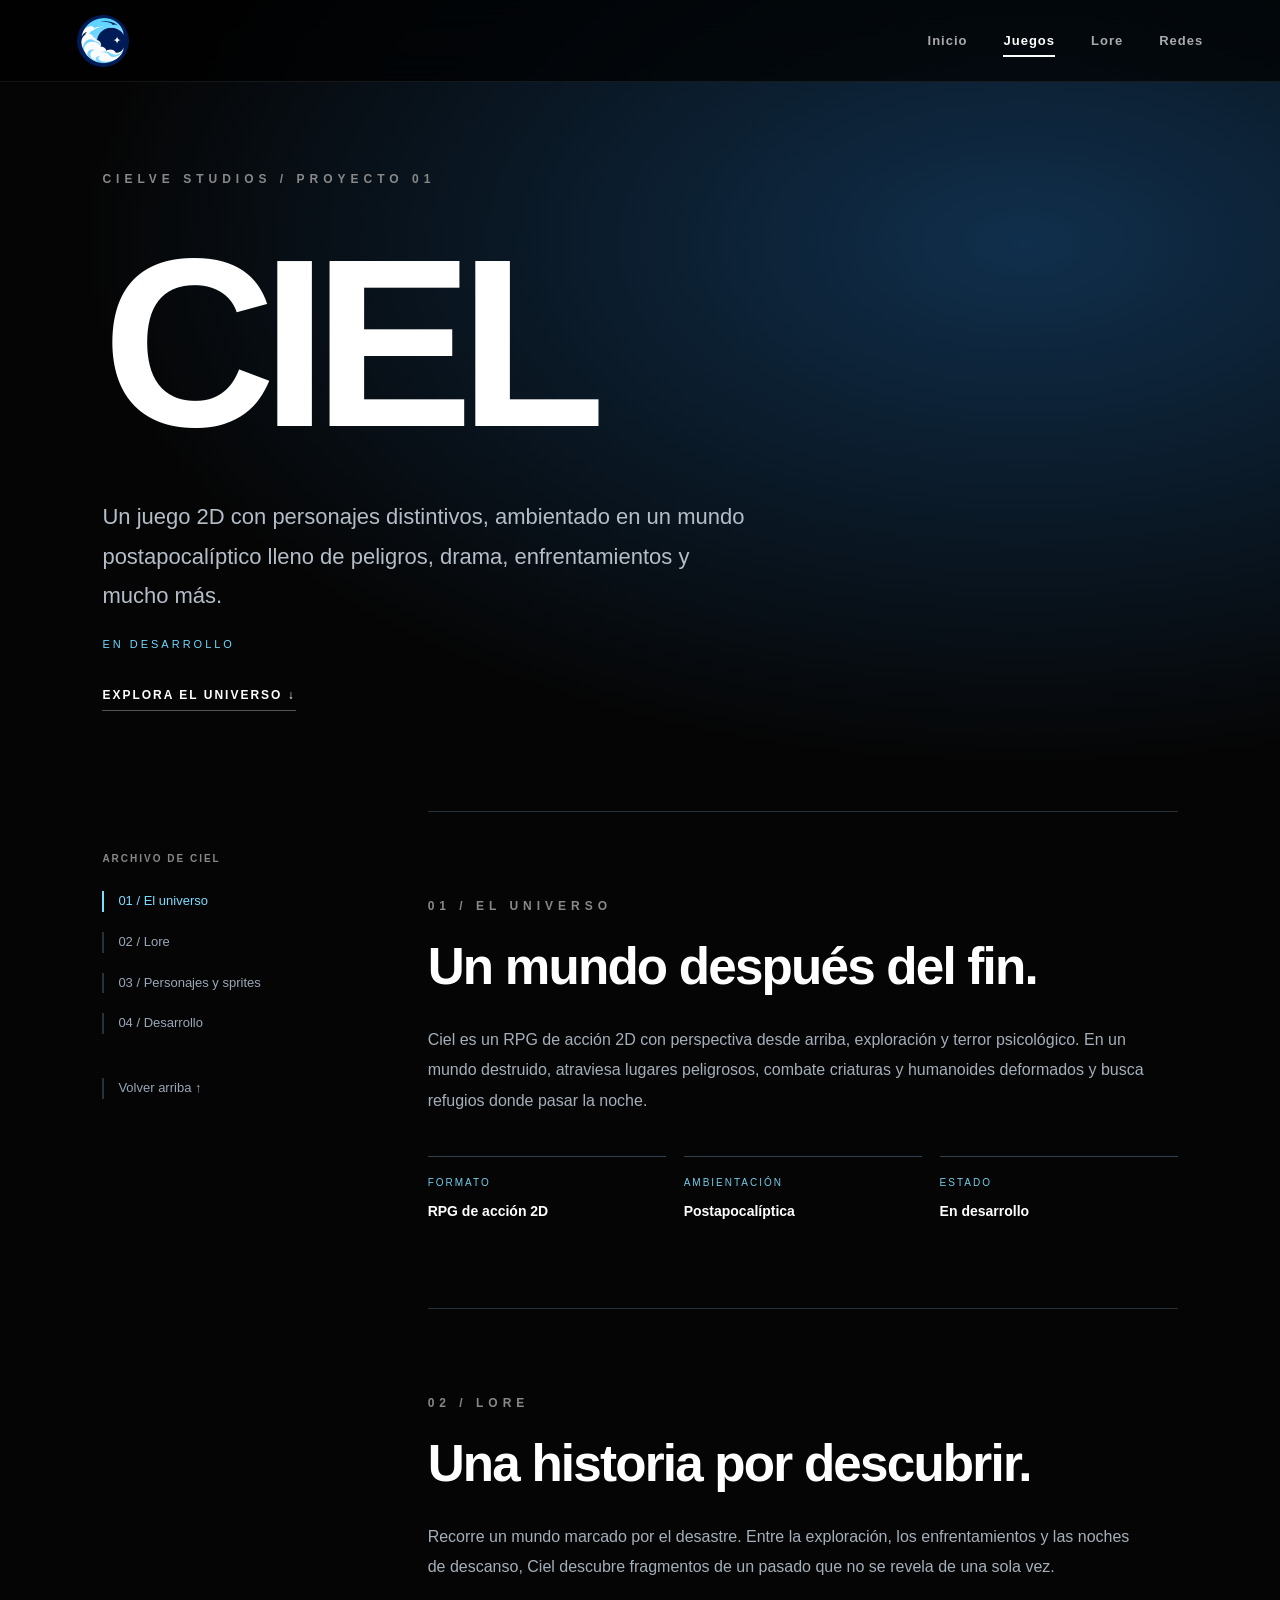
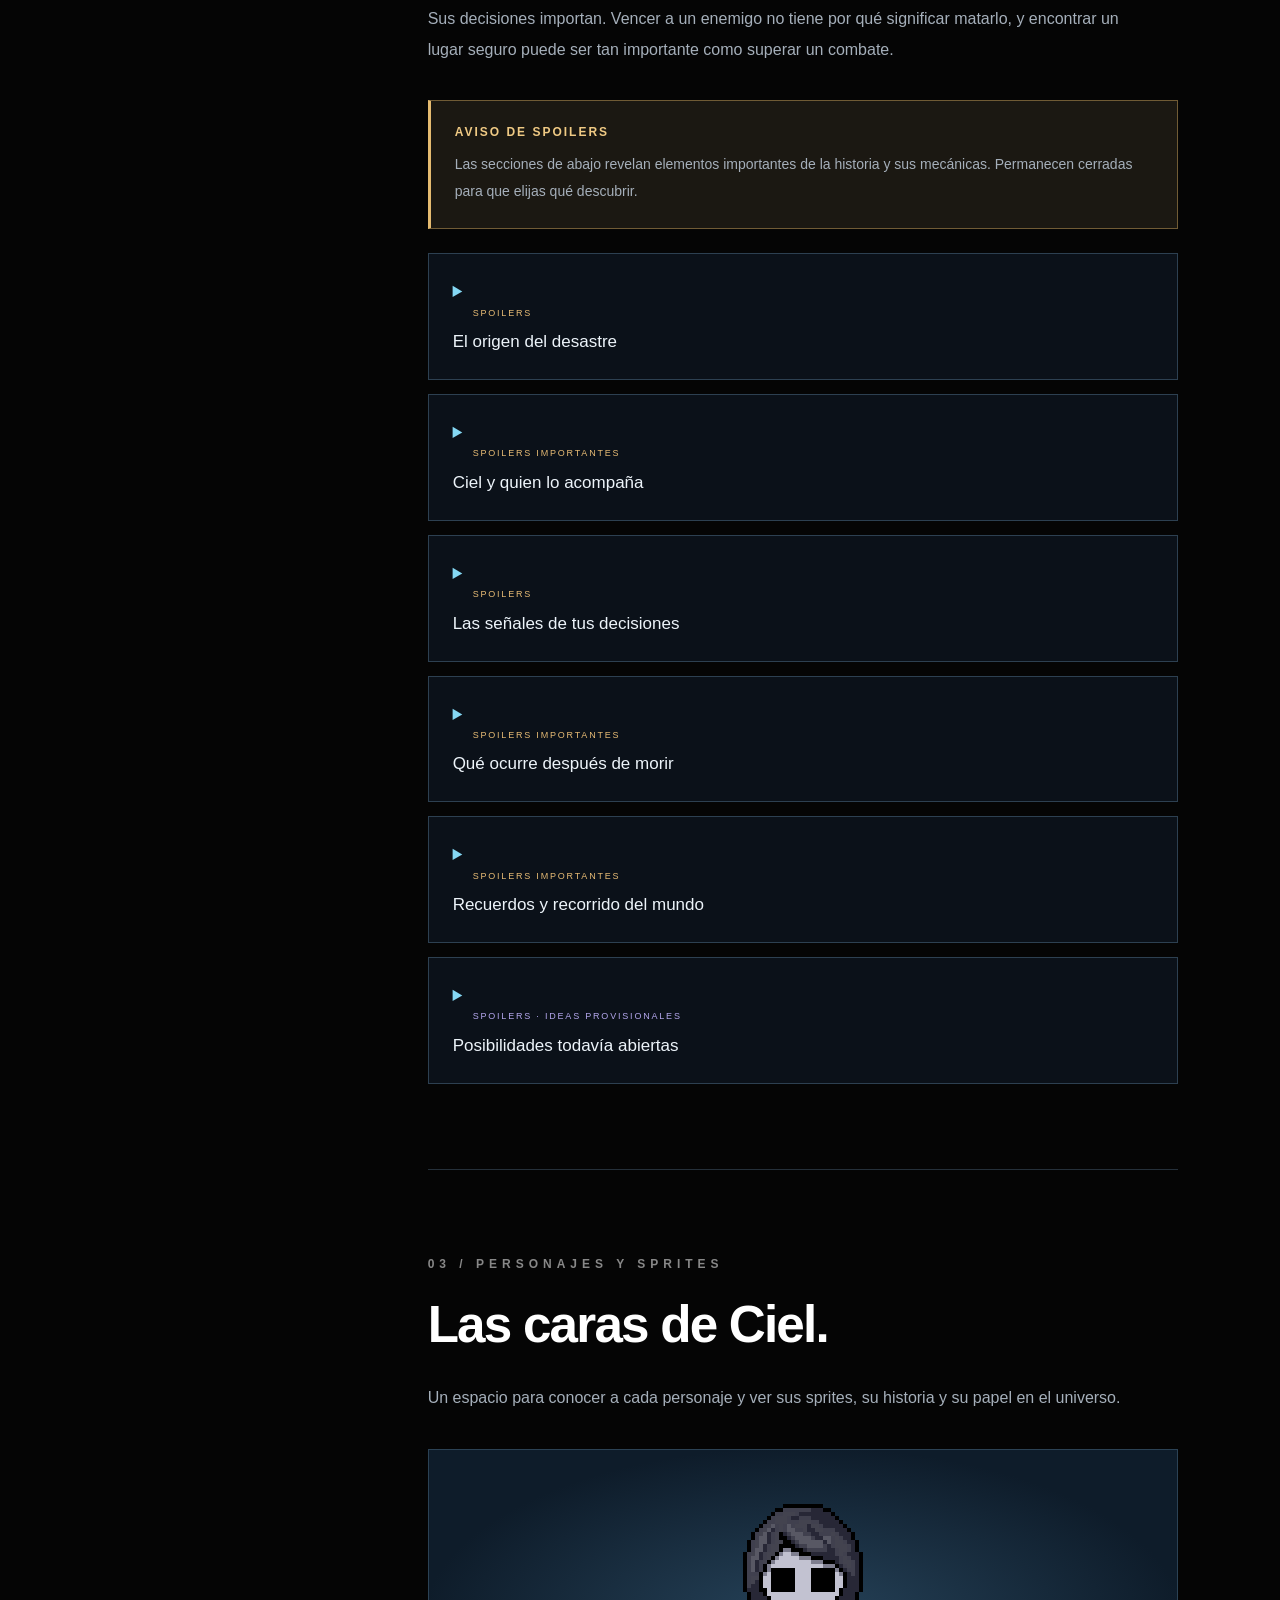
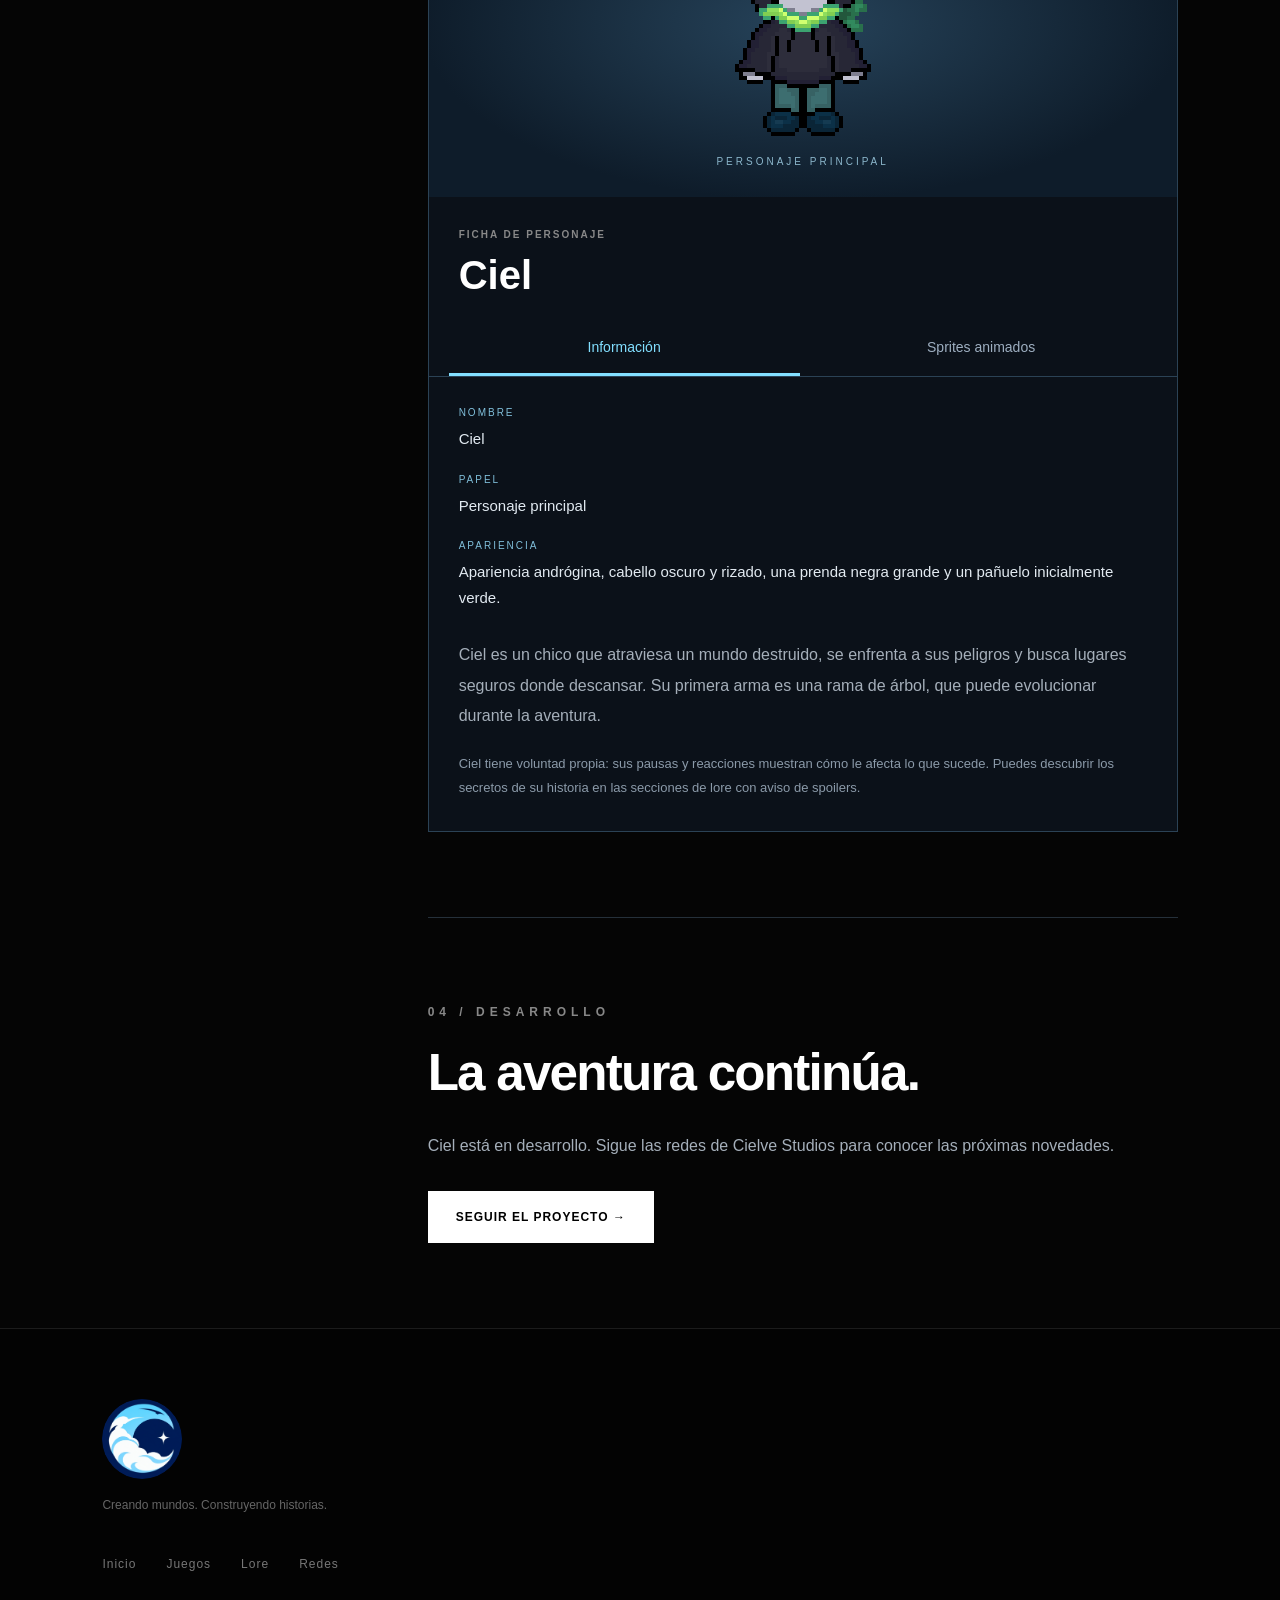
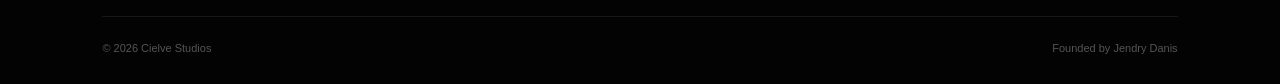
==== ciel.html @ 7422f6f0 "Add Ciel wiki with spoiler sections and animated character sprites" ====
<!DOCTYPE html>
<html lang="es">

<head>
    <meta charset="UTF-8">
    <meta name="viewport" content="width=device-width, initial-scale=1.0">

    <title>Ciel | Cielve Studios</title>

    <meta
        name="description"
        content="Explora Ciel: un juego 2D en un mundo postapocalíptico. Lore, personajes y sprites."
    >

    <link rel="icon" type="image/png" href="images/cielve-logo-circle.png">
    <link rel="stylesheet" href="style.css">
</head>

<body>

    <!-- NAVBAR -->

    <header class="navbar">

        <a href="index.html" class="brand">
            <img src="images/cielve-logo-circle.png" alt="Cielve Studios">
        </a>

        <nav class="nav-menu">

            <a href="index.html">
                Inicio
            </a>

            <a href="juegos.html" class="active">
                Juegos
            </a>

            <a href="lore.html">
                Lore
            </a>

            <a href="redes.html">
                Redes
            </a>

        </nav>

    </header>


    <!-- HERO -->

    <main id="top" class="ciel-page">
        <section class="ciel-intro">
            <span class="eyebrow">CIELVE STUDIOS / PROYECTO 01</span>
            <h1>CIEL</h1>
            <p class="ciel-summary">Un juego 2D con personajes distintivos, ambientado en un mundo postapocalíptico lleno de peligros, drama, enfrentamientos y mucho más.</p>
            <span class="development-label">EN DESARROLLO</span>
            <a href="#universo" class="text-link">EXPLORA EL UNIVERSO ↓</a>
        </section>
        <div class="wiki-layout">
            <nav class="wiki-nav" aria-label="Secciones de Ciel">
                <span class="eyebrow">ARCHIVO DE CIEL</span>
                <a href="#universo">01 / El universo</a>
                <a href="#historia">02 / Lore</a>
                <a href="#personajes">03 / Personajes y sprites</a>
                <a href="#desarrollo">04 / Desarrollo</a>
                <a href="#top" class="wiki-back">Volver arriba ↑</a>
            </nav>
            <div class="wiki-content">
                <section id="universo" class="wiki-section reveal">
                    <span class="eyebrow">01 / EL UNIVERSO</span>
                    <h2>Un mundo después del fin.</h2>
                    <p>Ciel es un RPG de acción 2D con perspectiva desde arriba, exploración y terror psicológico. En un mundo destruido, atraviesa lugares peligrosos, combate criaturas y humanoides deformados y busca refugios donde pasar la noche.</p>
                    <div class="wiki-facts"><div><span>FORMATO</span><strong>RPG de acción 2D</strong></div><div><span>AMBIENTACIÓN</span><strong>Postapocalíptica</strong></div><div><span>ESTADO</span><strong>En desarrollo</strong></div></div>
                </section>
                <section id="historia" class="wiki-section reveal">
                    <span class="eyebrow">02 / LORE</span><h2>Una historia por descubrir.</h2>
                    <p>Recorre un mundo marcado por el desastre. Entre la exploración, los enfrentamientos y las noches de descanso, Ciel descubre fragmentos de un pasado que no se revela de una sola vez.</p>
                    <p class="lore-introduction">Sus decisiones importan. Vencer a un enemigo no tiene por qué significar matarlo, y encontrar un lugar seguro puede ser tan importante como superar un combate.</p>
                    <div class="spoiler-warning" role="note"><strong>AVISO DE SPOILERS</strong><p>Las secciones de abajo revelan elementos importantes de la historia y sus mecánicas. Permanecen cerradas para que elijas qué descubrir.</p></div>
                    <div class="spoiler-archive">
                        <details class="spoiler-block"><summary><span class="spoiler-badge">SPOILERS</span><span>El origen del desastre</span></summary><div class="spoiler-body"><h3>Un mundo transformado</h3><p>Un suero experimental está relacionado con la aparición de los monstruos y el colapso de la civilización. La verdad se descubre gradualmente a lo largo de la aventura.</p><p>La identidad de sus responsables y los detalles del experimento todavía no están definidos.</p></div></details>
                        <details class="spoiler-block"><summary><span class="spoiler-badge">SPOILERS IMPORTANTES</span><span>Ciel y quien lo acompaña</span></summary><div class="spoiler-body"><h3>Ciel y el Jugador</h3><p>Ciel y el Jugador son entidades distintas. Dentro de la ficción, el Jugador es un experimento fallido sin cuerpo que entra en Ciel, intensifica sus emociones e influye en sus acciones. No es su alma ni se trata de una posesión.</p><p>Ciel conserva su voluntad propia. Sus pausas, miradas y reacciones expresan cómo vive lo que sucede. La relación entre ambos y las decisiones tomadas influyen en las rutas y los posibles finales.</p></div></details>
                        <details class="spoiler-block"><summary><span class="spoiler-badge">SPOILERS</span><span>Las señales de tus decisiones</span></summary><div class="spoiler-body"><h3>El pañuelo</h3><p>El pañuelo refleja las intenciones del Jugador y su conexión con Ciel.</p><dl class="scarf-meanings"><div><dt>Verde</dt><dd>Estado inicial: voluntad compartida y orientación hacia la misericordia.</dd></div><div><dt>Negro</dt><dd>Asociado a matar.</dd></div><div><dt>Morado</dt><dd>Asociado a dejar morir deliberadamente a inocentes.</dd></div></dl><h3>Derrotar no es matar</h3><p>Al llegar a 1 HP, los enemigos quedan indefensos. Atacarlos después los mata; existe la alternativa de dejarlos inconscientes. Los efectos pasivos y los potenciadores nunca deben matar por sí solos: esa decisión corresponde al Jugador.</p><p class="canon-note">Los umbrales, la reversión de los colores, los nombres de las rutas y los controles exactos siguen por concretar.</p></div></details>
                        <details class="spoiler-block"><summary><span class="spoiler-badge">SPOILERS IMPORTANTES</span><span>Qué ocurre después de morir</span></summary><div class="spoiler-body"><h3>Cinco segundos atrás</h3><p>Cuando Ciel muere, el tiempo retrocede cinco segundos. Regresan su estado físico y posición, los enemigos, ataques, proyectiles, objetos importantes y determinados eventos.</p><p>Ambos recuerdan lo ocurrido. El Jugador conserva el aprendizaje, pero Ciel carga con el coste psicológico de experimentar su muerte: cada muerte resta un punto de Salud Mental.</p><h3>El precio de recordar</h3><p>Cuanto más muere Ciel, más sabe el Jugador, pero menos estable se vuelve Ciel. El deterioro provoca sonidos extraños, distorsiones, enemigos falsos y alucinaciones. A cero, Ciel colapsa y retrocede cinco niveles; los niveles repetidos no vuelven a conceder sus potenciadores.</p><p>Dormir en una zona segura recupera la Vida y parte de la Salud Mental, permite elegir un potenciador y puede hacer avanzar la historia.</p><p class="canon-note">El concepto base parte de 50 puntos de Salud Mental, con un máximo ampliable a 100, y recupera 10 al dormir. Son valores de diseño sujetos a ajustes; la recuperación tras un colapso todavía no está fijada.</p></div></details>
                        <details class="spoiler-block"><summary><span class="spoiler-badge">SPOILERS IMPORTANTES</span><span>Recuerdos y recorrido del mundo</span></summary><div class="spoiler-body"><h3>Lo que llega al dormir</h3><p>Los sueños, recuerdos y pesadillas muestran primero momentos normales de la vida de Ciel. Después aparecen noticias del suero, personas enfermas, deformaciones, violencia, evacuaciones e intervención militar, hasta llegar a hospitales colapsados, experimentos y el laboratorio.</p><p>No todos los sueños son fiables: con Salud Mental baja pueden estar distorsionados o mostrar hechos que nunca ocurrieron.</p><h3>El recorrido previsto</h3><ol class="world-route"><li><strong>Bosque · niveles 1–7:</strong> las consecuencias del desastre.</li><li><strong>Pueblo abandonado · niveles 8–14:</strong> cómo vivían las personas.</li><li><strong>Hospital · niveles 15–21:</strong> parte de lo ocurrido.</li><li><strong>Ciudad · niveles 22–28:</strong> el colapso de la civilización.</li><li><strong>Laboratorio · niveles 29–35:</strong> las primeras respuestas sobre sus causas.</li></ol><p class="canon-note">Esta estructura y un jefe cada siete niveles pertenecen al concepto base y pueden cambiar. El laboratorio no está confirmado como final del juego.</p></div></details>
                        <details class="spoiler-block provisional"><summary><span class="spoiler-badge">SPOILERS · IDEAS PROVISIONALES</span><span>Posibilidades todavía abiertas</span></summary><div class="spoiler-body"><h3>En desarrollo, sin confirmar</h3><ul class="world-route"><li>Un posible enfrentamiento final entre Ciel y el Jugador.</li><li>Una posible conexión entre el suero y el poder temporal.</li><li>Criaturas que podrían recordar ciertos retrocesos.</li><li>Pausas de reflexión que refuercen la voluntad propia de Ciel.</li></ul><p>Estas posibilidades no son hechos definitivos. Los finales individuales, los personajes secundarios, la cronología y los responsables de los experimentos siguen por definir.</p></div></details>
                    </div>
                </section>
                <section id="personajes" class="wiki-section reveal">
                    <span class="eyebrow">03 / PERSONAJES Y SPRITES</span><h2>Las caras de Ciel.</h2>
                    <p>Un espacio para conocer a cada personaje y ver sus sprites, su historia y su papel en el universo.</p>
                    <article class="character-profile" aria-labelledby="ciel-name">
                        <div class="character-portrait"><div class="ciel-sprite" role="img" aria-label="Ciel, visto de frente"></div><span>PERSONAJE PRINCIPAL</span></div>
                        <div class="character-heading"><span class="eyebrow">FICHA DE PERSONAJE</span><h3 id="ciel-name">Ciel</h3></div>
                        <div class="character-tabs" role="tablist" aria-label="Ficha de Ciel">
                            <button id="tab-info" role="tab" aria-selected="true" aria-controls="panel-info" tabindex="0">Información</button>
                            <button id="tab-sprites" role="tab" aria-selected="false" aria-controls="panel-sprites" tabindex="-1">Sprites animados</button>
                        </div>
                        <div id="panel-info" class="character-panel" role="tabpanel" aria-labelledby="tab-info" tabindex="0">
                            <dl class="character-facts"><div><dt>NOMBRE</dt><dd>Ciel</dd></div><div><dt>PAPEL</dt><dd>Personaje principal</dd></div><div><dt>APARIENCIA</dt><dd>Apariencia andrógina, cabello oscuro y rizado, una prenda negra grande y un pañuelo inicialmente verde.</dd></div></dl>
                            <p>Ciel es un chico que atraviesa un mundo destruido, se enfrenta a sus peligros y busca lugares seguros donde descansar. Su primera arma es una rama de árbol, que puede evolucionar durante la aventura.</p>
                            <p class="character-pending">Ciel tiene voluntad propia: sus pausas y reacciones muestran cómo le afecta lo que sucede. Puedes descubrir los secretos de su historia en las secciones de lore con aviso de spoilers.</p>
                        </div>
                        <div id="panel-sprites" class="character-panel" role="tabpanel" aria-labelledby="tab-sprites" tabindex="0" hidden>
                            <p>Explora las animaciones de Ciel desde distintas direcciones.</p>
                            <div class="sprite-stage"><div id="animated-ciel" class="ciel-sprite" role="img" aria-label="Ciel en reposo, de frente"></div></div>
                            <div class="sprite-controls">
                                <label>Animación<select id="sprite-motion"><option value="idle">En reposo</option><option value="walk">Caminar</option></select></label>
                                <label>Dirección<select id="sprite-direction"><option value="0">Frente</option><option value="1">Frente · derecha</option><option value="2">Derecha</option><option value="3">Espalda · derecha</option><option value="4">Espalda</option><option value="5">Espalda · izquierda</option><option value="6">Izquierda</option><option value="7">Frente · izquierda</option></select></label>
                                <button id="sprite-pause" type="button" aria-pressed="false">Pausar</button>
                            </div>
                        </div>
                    </article>
                </section>
                <section id="desarrollo" class="wiki-section reveal">
                    <span class="eyebrow">04 / DESARROLLO</span><h2>La aventura continúa.</h2>
                    <p>Ciel está en desarrollo. Sigue las redes de Cielve Studios para conocer las próximas novedades.</p>
                    <a class="btn btn-primary" href="redes.html">SEGUIR EL PROYECTO →</a>
                </section>
            </div>
        </div>
    </main>
    <footer class="footer">

        <div class="footer-brand">

            <img src="images/cielve-logo-circle.png" alt="Cielve Studios">

            <p>
                Creando mundos. Construyendo historias.
            </p>

        </div>

        <div class="footer-links">

            <a href="index.html">Inicio</a>
            <a href="juegos.html">Juegos</a>
            <a href="lore.html">Lore</a>
            <a href="redes.html">Redes</a>

        </div>

        <div class="footer-bottom">

            <p>© 2026 Cielve Studios</p>

            <p>Founded by Jendry Danis</p>

        </div>

    </footer>


    <script src="script.js"></script>

</body>
</html>
---- style.css ----
/* =========================================
   RESET
========================================= */

* {
    margin: 0;
    padding: 0;
    box-sizing: border-box;
}

html {
    scroll-behavior: smooth;
}

body {
    background: #050505;
    color: #ffffff;

    font-family:
        Arial,
        Helvetica,
        sans-serif;

    overflow-x: hidden;
}

a {
    color: inherit;
    text-decoration: none;
}


/* =========================================
   NAVBAR
========================================= */

.navbar {
    position: fixed;

    top: 0;
    left: 0;

    width: 100%;
    height: 82px;

    padding: 0 6%;

    display: flex;
    align-items: center;
    justify-content: space-between;

    z-index: 1000;

    background: rgba(0, 0, 0, 0.72);

    backdrop-filter: blur(18px);

    border-bottom: 1px solid rgba(255,255,255,0.08);
}

.brand img {
    width: 52px;
    height: 52px;
    object-fit: contain;
    display: block;
}

.nav-menu {
    display: flex;
    align-items: center;
    gap: 36px;
}

.nav-menu a {
    position: relative;

    font-size: 13px;
    font-weight: 700;

    letter-spacing: 1px;

    color: #aaa;

    transition: 0.3s ease;
}

.nav-menu a:hover,
.nav-menu a.active {
    color: #ffffff;
}

.nav-menu a.active::after {
    content: "";

    position: absolute;

    left: 0;
    bottom: -9px;

    width: 100%;
    height: 2px;

    background: #ffffff;
}


/* =========================================
   GENERAL
========================================= */

.eyebrow {
    display: block;

    margin-bottom: 22px;

    font-size: 12px;

    letter-spacing: 5px;

    font-weight: 700;

    color: #888;
}

.btn {
    display: inline-flex;

    align-items: center;
    justify-content: center;

    min-height: 52px;

    padding: 0 28px;

    font-size: 12px;

    font-weight: 800;

    letter-spacing: 1px;

    transition: 0.3s ease;
}

.btn-primary {
    background: #ffffff;
    color: #000000;
}

.btn-primary:hover {
    background: #d5d5d5;

    transform: translateY(-3px);
}

.btn-secondary {
    border: 1px solid rgba(255,255,255,0.35);

    color: #ffffff;
}

.btn-secondary:hover {
    background: #ffffff;

    color: #000000;
}


/* =========================================
   HERO
========================================= */

.hero {
    position: relative;

    min-height: 100vh;

    display: flex;
    align-items: center;

    padding: 150px 8% 100px;

    background:
        radial-gradient(
            circle at 75% 45%,
            #292929 0%,
            #101010 30%,
            #050505 68%
        );

    overflow: hidden;
}

.hero::before {
    content: "";

    position: absolute;

    width: 700px;
    height: 700px;

    right: -250px;
    top: 10%;

    border-radius: 50%;

    background: rgba(255,255,255,0.035);

    filter: blur(2px);
}

.hero-overlay {
    position: absolute;

    inset: 0;

    background:
        linear-gradient(
            90deg,
            #050505 0%,
            rgba(5,5,5,0.9) 30%,
            rgba(5,5,5,0.25) 75%,
            #050505 100%
        );
}

.hero-content {
    position: relative;

    z-index: 2;

    max-width: 850px;
}

.hero h1 {
    font-size: clamp(65px, 11vw, 150px);

    line-height: 0.83;

    letter-spacing: -7px;

    margin-bottom: 38px;
}

.hero-content > p {
    max-width: 520px;

    color: #aaa;

    font-size: 18px;

    line-height: 1.7;

    margin-bottom: 38px;
}

.hero-buttons {
    display: flex;

    flex-wrap: wrap;

    gap: 14px;
}

.scroll-indicator {
    position: absolute;

    right: 7%;
    bottom: 40px;

    font-size: 10px;

    letter-spacing: 3px;

    color: #777;
}


/* =========================================
   FEATURED
========================================= */

.featured {
    padding: 150px 8%;

    background: #080808;
}

.section-heading h2 {
    font-size: clamp(65px, 11vw, 140px);

    line-height: 0.85;

    letter-spacing: -6px;
}

.featured-content {
    display: grid;

    grid-template-columns: 0.8fr 1.2fr;

    gap: 70px;

    margin-top: 80px;

    align-items: center;
}

.featured-text h3 {
    font-size: 32px;

    margin-bottom: 25px;
}

.featured-text p {
    max-width: 500px;

    color: #999;

    line-height: 1.8;

    margin-bottom: 30px;
}

.text-link {
    font-size: 12px;

    font-weight: bold;

    letter-spacing: 2px;

    border-bottom: 1px solid #555;

    padding-bottom: 8px;
}

.text-link:hover {
    border-color: #fff;
}

.featured-image {
    min-height: 470px;

    display: flex;

    align-items: flex-end;

    padding: 35px;

    background:
        linear-gradient(
            145deg,
            #303030,
            #0d0d0d
        );

    border: 1px solid #222;

    position: relative;

    overflow: hidden;
}

.featured-image::before {
    content: "";

    position: absolute;

    width: 400px;
    height: 400px;

    right: -120px;
    top: -120px;

    border-radius: 50%;

    background: rgba(255,255,255,0.06);
}

.featured-image span {
    position: relative;

    font-size: 100px;

    font-weight: 900;

    letter-spacing: -7px;
}


/* =========================================
   UNIVERSE
========================================= */

.universe {
    min-height: 85vh;

    display: flex;

    align-items: center;

    padding: 120px 8%;

    background:
        linear-gradient(
            120deg,
            #111,
            #050505 65%
        );
}

.universe-content {
    max-width: 900px;
}

.universe h2 {
    font-size: clamp(55px, 9vw, 120px);

    line-height: 0.87;

    letter-spacing: -6px;

    margin-bottom: 35px;
}

.universe p {
    max-width: 550px;

    color: #999;

    line-height: 1.8;

    margin-bottom: 35px;
}


/* =========================================
   SOCIAL PREVIEW
========================================= */

.social-preview {
    min-height: 65vh;

    padding: 120px 8%;

    display: flex;

    align-items: center;
    justify-content: center;

    flex-direction: column;

    text-align: center;

    background: #090909;
}

.social-preview h2 {
    font-size: clamp(60px, 10vw, 130px);

    line-height: 0.9;

    letter-spacing: -6px;

    margin-bottom: 30px;
}

.social-preview p {
    max-width: 500px;

    color: #999;

    line-height: 1.7;

    margin-bottom: 30px;
}


/* =========================================
   PAGE HERO
========================================= */

.page-hero {
    min-height: 72vh;

    display: flex;

    align-items: flex-end;

    padding: 160px 8% 100px;

    background:
        radial-gradient(
            circle at 75% 40%,
            #303030,
            #050505 65%
        );
}

.page-hero-content {
    max-width: 900px;
}

.page-hero h1 {
    font-size: clamp(70px, 12vw, 155px);

    line-height: 0.82;

    letter-spacing: -7px;

    margin-bottom: 35px;
}

.page-hero p {
    max-width: 550px;

    color: #999;

    font-size: 18px;

    line-height: 1.7;
}


/* =========================================
   GAMES
========================================= */

.game-showcase {
    display: grid;

    grid-template-columns: 1.3fr 0.7fr;

    min-height: 650px;

    background: #080808;
}

.game-art {
    min-height: 650px;

    display: flex;

    align-items: flex-end;

    padding: 50px;

    background:
        radial-gradient(
            circle at 50% 40%,
            #3a3a3a,
            #080808 65%
        );
}

.game-art-overlay {
    font-size: clamp(70px, 10vw, 150px);

    font-weight: 900;

    letter-spacing: -8px;
}

.game-info {
    padding: 100px 8%;

    display: flex;

    justify-content: center;

    flex-direction: column;

    border-left: 1px solid #222;
}

.game-info h2 {
    font-size: 90px;

    letter-spacing: -6px;

    margin-bottom: 30px;
}

.game-info p {
    color: #999;

    line-height: 1.8;

    margin-bottom: 35px;
}

.game-status {
    display: flex;

    align-items: center;

    gap: 10px;

    color: #888;

    font-size: 11px;

    letter-spacing: 2px;
}

.game-status span {
    width: 7px;
    height: 7px;

    border-radius: 50%;

    background: #fff;
}


/* =========================================
   PROJECTS
========================================= */

.projects {
    padding: 150px 8%;

    background: #050505;
}

.project-grid {
    display: grid;

    grid-template-columns: repeat(2, 1fr);

    gap: 20px;

    margin-top: 80px;
}

.project-card {
    min-height: 350px;

    padding: 40px;

    border: 1px solid #222;

    background: #0b0b0b;

    display: flex;

    flex-direction: column;

    justify-content: flex-end;

    transition: 0.3s ease;
}

.project-card:hover {
    border-color: #555;

    transform: translateY(-5px);
}

.project-number {
    font-size: 12px;

    color: #555;

    margin-bottom: auto;
}

.project-card h3 {
    font-size: 30px;

    margin-bottom: 15px;
}

.project-card p {
    color: #888;

    margin-bottom: 25px;
}

.project-card > span {
    color: #555;

    font-size: 10px;

    letter-spacing: 3px;
}


/* =========================================
   LORE
========================================= */

.lore-story {
    padding: 150px 8%;

    display: grid;

    grid-template-columns: 1fr 1fr;

    gap: 100px;

    background: #080808;
}

.lore-text {
    align-self: end;
}

.lore-text p {
    color: #999;

    line-height: 2;

    margin-bottom: 30px;

    font-size: 17px;
}

.lore-elements {
    display: grid;

    grid-template-columns: repeat(3, 1fr);

    border-top: 1px solid #222;

    background: #050505;
}

.lore-elements article {
    min-height: 350px;

    padding: 45px;

    border-right: 1px solid #222;

    display: flex;

    flex-direction: column;

    justify-content: flex-end;
}

.lore-elements article:last-child {
    border-right: none;
}

.lore-elements article > span {
    color: #555;

    font-size: 12px;

    margin-bottom: auto;
}

.lore-elements h3 {
    font-size: 30px;

    margin-bottom: 15px;
}

.lore-elements p {
    color: #888;

    line-height: 1.7;
}


/* =========================================
   SOCIAL PAGE
========================================= */

.social-page {
    min-height: 100vh;

    padding: 150px 6% 100px;

    display: flex;

    align-items: center;
    justify-content: center;

    text-align: center;

    background:
        radial-gradient(
            circle at center,
            #202020,
            #050505 65%
        );
}

.social-page-content {
    width: 100%;

    max-width: 850px;
}

.social-logo {
    width: 230px;

    max-width: 70%;

    margin-bottom: 40px;
}

.social-page h1 {
    font-size: clamp(70px, 12vw, 150px);

    line-height: 0.85;

    letter-spacing: -7px;

    margin-bottom: 30px;
}

.social-page-content > p {
    max-width: 550px;

    margin: 0 auto 45px;

    color: #999;

    line-height: 1.8;
}

.social-cards {
    display: grid;

    grid-template-columns: repeat(2, 1fr);

    gap: 15px;
}

.social-card {
    padding: 25px;

    display: grid;

    grid-template-columns: auto 1fr auto;

    align-items: center;

    gap: 20px;

    text-align: left;

    border: 1px solid #252525;

    background: rgba(255,255,255,0.025);

    transition: 0.3s ease;
}

.social-card:hover {
    background: #fff;

    color: #000;

    transform: translateY(-5px);
}

.social-icon {
    width: 45px;
    height: 45px;

    display: flex;

    align-items: center;
    justify-content: center;

    border: 1px solid #555;

    font-size: 23px;

    font-weight: bold;
}

.social-card h2 {
    font-size: 17px;

    margin-bottom: 5px;
}

.social-card p {
    color: #777;

    font-size: 12px;
}


/* =========================================
   FOOTER
========================================= */

.footer {
    padding: 70px 8% 30px;

    border-top: 1px solid #1c1c1c;

    background: #030303;
}

.footer-brand img {
    width: 80px;
    height: 80px;
    object-fit: contain;

    margin-bottom: 15px;
}

.footer-brand p {
    color: #666;

    font-size: 12px;
}

.footer-links {
    display: flex;

    gap: 30px;

    margin: 45px 0;
}

.footer-links a {
    color: #777;

    font-size: 12px;

    letter-spacing: 1px;
}

.footer-links a:hover {
    color: #fff;
}

.footer-bottom {
    padding-top: 25px;

    border-top: 1px solid #181818;

    display: flex;

    justify-content: space-between;

    color: #555;

    font-size: 11px;
}


/* =========================================
   ANIMATIONS
========================================= */

.hero-content,
.section-heading,
.featured-content,
.universe-content,
.social-preview,
.game-showcase,
.project-card,
.lore-text,
.lore-elements article,
.social-card {
    opacity: 0;

    transform: translateY(30px);

    transition:
        opacity 0.8s ease,
        transform 0.8s ease;
}

.show {
    opacity: 1;

    transform: translateY(0);
}

body.loaded .hero-content {
    opacity: 1;

    transform: translateY(0);

    transition-delay: 0.2s;
}


/* =========================================
   MOBILE
========================================= */

@media (max-width: 800px) {

    .navbar {
        height: 70px;

        padding: 0 5%;
    }

    .brand img {
        width: 44px;
        height: 44px;
    }

    .nav-menu {
        gap: 13px;
    }

    .nav-menu a {
        font-size: 10px;
    }

    .hero {
        padding: 120px 6% 80px;
    }

    .hero h1,
    .page-hero h1 {
        letter-spacing: -4px;
    }

    .hero-buttons {
        flex-direction: column;

        align-items: flex-start;
    }

    .featured {
        padding: 100px 6%;
    }

    .featured-content {
        grid-template-columns: 1fr;

        gap: 50px;

        margin-top: 55px;
    }

    .featured-image {
        min-height: 320px;
    }

    .featured-image span {
        font-size: 70px;
    }

    .universe {
        padding: 100px 6%;
    }

    .game-showcase {
        grid-template-columns: 1fr;
    }

    .game-art {
        min-height: 400px;
    }

    .game-info {
        min-height: 450px;

        padding: 80px 6%;

        border-left: none;

        border-top: 1px solid #222;
    }

    .project-grid {
        grid-template-columns: 1fr;
    }

    .projects {
        padding: 100px 6%;
    }

    .lore-story {
        grid-template-columns: 1fr;

        gap: 60px;

        padding: 100px 6%;
    }

    .lore-elements {
        grid-template-columns: 1fr;
    }

    .lore-elements article {
        border-right: none;

        border-bottom: 1px solid #222;

        min-height: 280px;
    }

    .social-cards {
        grid-template-columns: 1fr;
    }

    .social-page {
        padding: 130px 6% 80px;
    }

    .footer {
        padding: 60px 6% 25px;
    }

    .footer-links {
        flex-wrap: wrap;
    }

    .footer-bottom {
        flex-direction: column;

        gap: 10px;
    }
}
/* Legibilidad y marca circular */
.brand img, .footer-brand img, .social-logo { border-radius: 50%; aspect-ratio: 1; object-fit: contain; }
.hero h1, .page-hero h1, .section-heading h2, .universe h2, .social-preview h2, .social-page h1 { line-height: 1.08; letter-spacing: -.045em; overflow-wrap: anywhere; }
.eyebrow { line-height: 1.6; }
.section-heading h2 { font-size: clamp(42px, 9vw, 120px); }
.lore-story { grid-template-columns: minmax(0, 1fr) minmax(0, 1fr); gap: clamp(28px, 6vw, 100px); }
.lore-story .section-heading h2 { font-size: clamp(38px, 6vw, 90px); }
.project-entry { align-self: flex-start; margin-bottom: 30px; }
a.game-art { transition: background-color .25s; }
a.game-art:hover { background-color: #10203a; }
a:focus-visible { outline: 2px solid #65d7ff; outline-offset: 6px; }
/* Archivo de Ciel */
.ciel-intro { padding: 170px 8% 100px; min-height: 85vh; display: flex; flex-direction: column; align-items: flex-start; justify-content: center; background: radial-gradient(ellipse at 80% 30%, #102f4c, #050505 65%); }
.ciel-intro h1 { font-size: clamp(90px, 19vw, 240px); line-height: 1.1; letter-spacing: -.06em; }
.ciel-summary { max-width: 650px; color: #b4bdc8; font-size: clamp(17px, 2vw, 22px); line-height: 1.8; margin: 22px 0; }
.development-label { color: #70d8ff; font-size: 11px; letter-spacing: 3px; margin-bottom: 38px; }
.wiki-layout { display: grid; grid-template-columns: 250px minmax(0, 1fr); gap: 7%; padding: 0 8%; }
.wiki-nav { position: sticky; top: 110px; align-self: start; padding: 40px 0; display: grid; gap: 20px; }
.wiki-nav a { color: #9aa7b7; font-size: 13px; line-height: 1.6; border-left: 2px solid #27313d; padding-left: 14px; }
.wiki-nav a:hover, .wiki-nav a[aria-current="location"] { color: #7cdcff; border-color: #7cdcff; }
.wiki-nav .eyebrow { font-size: 10px; letter-spacing: 2px; margin-bottom: 4px; }
.wiki-nav .wiki-back { margin-top: 24px; }
.wiki-section { padding: 85px 0; border-top: 1px solid #25303a; scroll-margin-top: 105px; }
.wiki-section h2 { font-size: clamp(32px, 4vw, 58px); line-height: 1.15; letter-spacing: -.035em; margin-bottom: 28px; }
.wiki-section p { color: #a5afba; line-height: 1.9; max-width: 720px; }
.wiki-facts { display: grid; grid-template-columns: repeat(3, minmax(0, 1fr)); gap: 18px; margin-top: 40px; }
.wiki-facts div { border-top: 1px solid #304050; padding-top: 20px; }
.wiki-facts span, .archive-note > span { display: block; font-size: 10px; letter-spacing: 2px; color: #74cce9; margin-bottom: 12px; }
.wiki-facts strong { font-size: 14px; line-height: 1.6; }
.archive-note, .character-empty { margin-top: 35px; padding: 30px; background: #0b1119; border: 1px solid #25303a; }
.character-empty { display: grid; grid-template-columns: 110px minmax(0, 1fr); align-items: center; gap: 28px; }
.character-empty h3 { margin-bottom: 12px; font-size: 22px; }
.sprite-placeholder { display: grid; place-items: center; min-height: 130px; border: 1px dashed #425568; background: #111c2a; color: #7695af; font: bold 50px monospace; }
.wiki-section .btn { margin-top: 30px; }
.js-ready .reveal { opacity: 0; transform: translateY(24px); transition: opacity .6s ease, transform .6s ease; }
.js-ready .reveal.show { opacity: 1; transform: none; }
@media (max-width: 800px) {
 .lore-story { grid-template-columns: 1fr; }
 .wiki-layout { grid-template-columns: 1fr; padding: 0 6%; gap: 0; }
 .wiki-nav { position: static; grid-template-columns: 1fr 1fr; padding: 30px 0 45px; }
 .wiki-nav .eyebrow { grid-column: 1 / -1; }
 .wiki-nav .wiki-back { margin-top: 0; }
 .ciel-intro { padding: 130px 6% 70px; min-height: 75vh; }
 .wiki-section { padding: 60px 0; scroll-margin-top: 90px; }
 .wiki-facts { grid-template-columns: 1fr; }
 .character-empty { grid-template-columns: 1fr; padding: 24px; }
 .sprite-placeholder { width: 110px; }
 .footer-bottom { gap: 16px; }
}
@media (prefers-reduced-motion: reduce) {
 html, body { scroll-behavior: auto; }
 *, *::before, *::after { transition: none !important; animation: none !important; }
 .js-ready .reveal { opacity: 1; transform: none; }
}

/* Ficha del personaje y visor de sprites */
.character-profile { margin-top: 36px; border: 1px solid #2b4255; background: #0b1119; overflow: hidden; }
.character-portrait, .sprite-stage { display: flex; align-items: center; justify-content: center; flex-direction: column; background: radial-gradient(ellipse at center, #26435a, #0e1c2a 72%); }
.character-portrait { min-height: 320px; padding: 30px; gap: 20px; }
.character-portrait > span { color: #8cb7cc; font-size: 10px; letter-spacing: 3px; }
.ciel-sprite { width: 256px; height: 256px; flex-shrink: 0; background-image: url('images/characters/ciel/idle.png'); background-size: 8192px 256px; background-repeat: no-repeat; image-rendering: pixelated; }
.character-heading { padding: 30px 30px 22px; }
.character-heading .eyebrow { margin-bottom: 8px; font-size: 10px; letter-spacing: 2px; }
.character-heading h3 { font-size: 40px; line-height: 1.2; }
.character-tabs { display: flex; border-bottom: 1px solid #2b4255; padding: 0 20px; gap: 6px; }
.character-tabs button { flex: 1; padding: 18px 10px; color: #9eafc1; background: transparent; border: 0; border-bottom: 3px solid transparent; font: inherit; font-size: 14px; cursor: pointer; }
.character-tabs button[aria-selected="true"] { color: #82dfff; border-bottom-color: #82dfff; }
.character-panel { padding: 30px; }
.character-panel[hidden] { display: none; }
.character-facts { display: grid; gap: 22px; margin-bottom: 30px; }
.character-facts dt { color: #80bfda; font-size: 10px; letter-spacing: 2px; margin-bottom: 8px; }
.character-facts dd { color: #e2eaf1; font-size: 15px; line-height: 1.7; margin: 0; }
.character-panel .character-pending { font-size: 13px; margin-top: 20px; color: #8b9aa9; }
.sprite-stage { margin: 25px 0; min-height: 290px; border: 1px solid #253a4c; }
.sprite-controls { display: flex; flex-wrap: wrap; align-items: end; gap: 16px; }
.sprite-controls label { display: grid; gap: 10px; flex: 1 1 150px; color: #a7bdcc; font-size: 12px; }
.sprite-controls select, .sprite-controls button { min-height: 44px; max-width: 100%; color: #eff6ff; background: #142534; border: 1px solid #3d5e77; padding: 10px 12px; font: inherit; font-size: 14px; border-radius: 4px; }
.sprite-controls button { cursor: pointer; }
button:focus-visible, select:focus-visible, [role="tabpanel"]:focus-visible { outline: 2px solid #7cdcff; outline-offset: 4px; }
@media(max-width: 480px) { .character-panel { padding: 22px; } .character-heading { padding: 24px; } .character-tabs { padding: 0 10px; } .sprite-stage .ciel-sprite { width: 192px; height: 192px; background-size: 6144px 192px; } }

/* Revelaciones voluntarias del lore */
.lore-introduction { margin-top: 22px; }
.spoiler-warning { margin: 35px 0 24px; padding: 24px; border: 1px solid #705b35; border-left: 3px solid #e5bb70; background: #1b1812; }
.spoiler-warning > strong { display: block; color: #f0ca84; font-size: 12px; letter-spacing: 2px; margin-bottom: 12px; }
.spoiler-warning p { font-size: 14px; }
.spoiler-archive { display: grid; gap: 14px; }
.spoiler-block { border: 1px solid #2d4051; background: #0b1119; min-width: 0; }
.spoiler-block summary { padding: 24px; cursor: pointer; color: #edf4fa; font-size: 17px; line-height: 1.6; }
.spoiler-block summary::marker { color: #85d8f4; }
.spoiler-block summary:focus-visible { outline: 2px solid #7cdcff; outline-offset: 4px; }
.spoiler-badge { display: block; color: #e8bc75; font-size: 9px; letter-spacing: 1.8px; margin: 0 0 8px 20px; }
.spoiler-block[open] summary { border-bottom: 1px solid #2d4051; }
.spoiler-body { padding: 28px; }
.spoiler-body h3 { font-size: 24px; line-height: 1.3; margin: 28px 0 18px; }
.spoiler-body h3:first-child { margin-top: 0; }
.spoiler-body p + p { margin-top: 18px; }
.spoiler-body .canon-note { margin-top: 24px; border-left: 2px solid #758ba1; padding-left: 18px; color: #94a8bb; font-size: 13px; }
.scarf-meanings { display: grid; gap: 18px; margin: 24px 0; }
.scarf-meanings dt { font-size: 14px; font-weight: bold; color: #e2ecf5; margin-bottom: 8px; }
.scarf-meanings dd { margin: 0; line-height: 1.8; color: #a5afba; }
.world-route { padding-left: 22px; color: #a5afba; line-height: 1.9; margin: 20px 0; }
.world-route li + li { margin-top: 14px; }
.provisional .spoiler-badge { color: #b4a7ed; }
@media(max-width:480px) { .spoiler-body { padding: 22px; } .spoiler-block summary { padding: 20px; font-size: 16px; } }
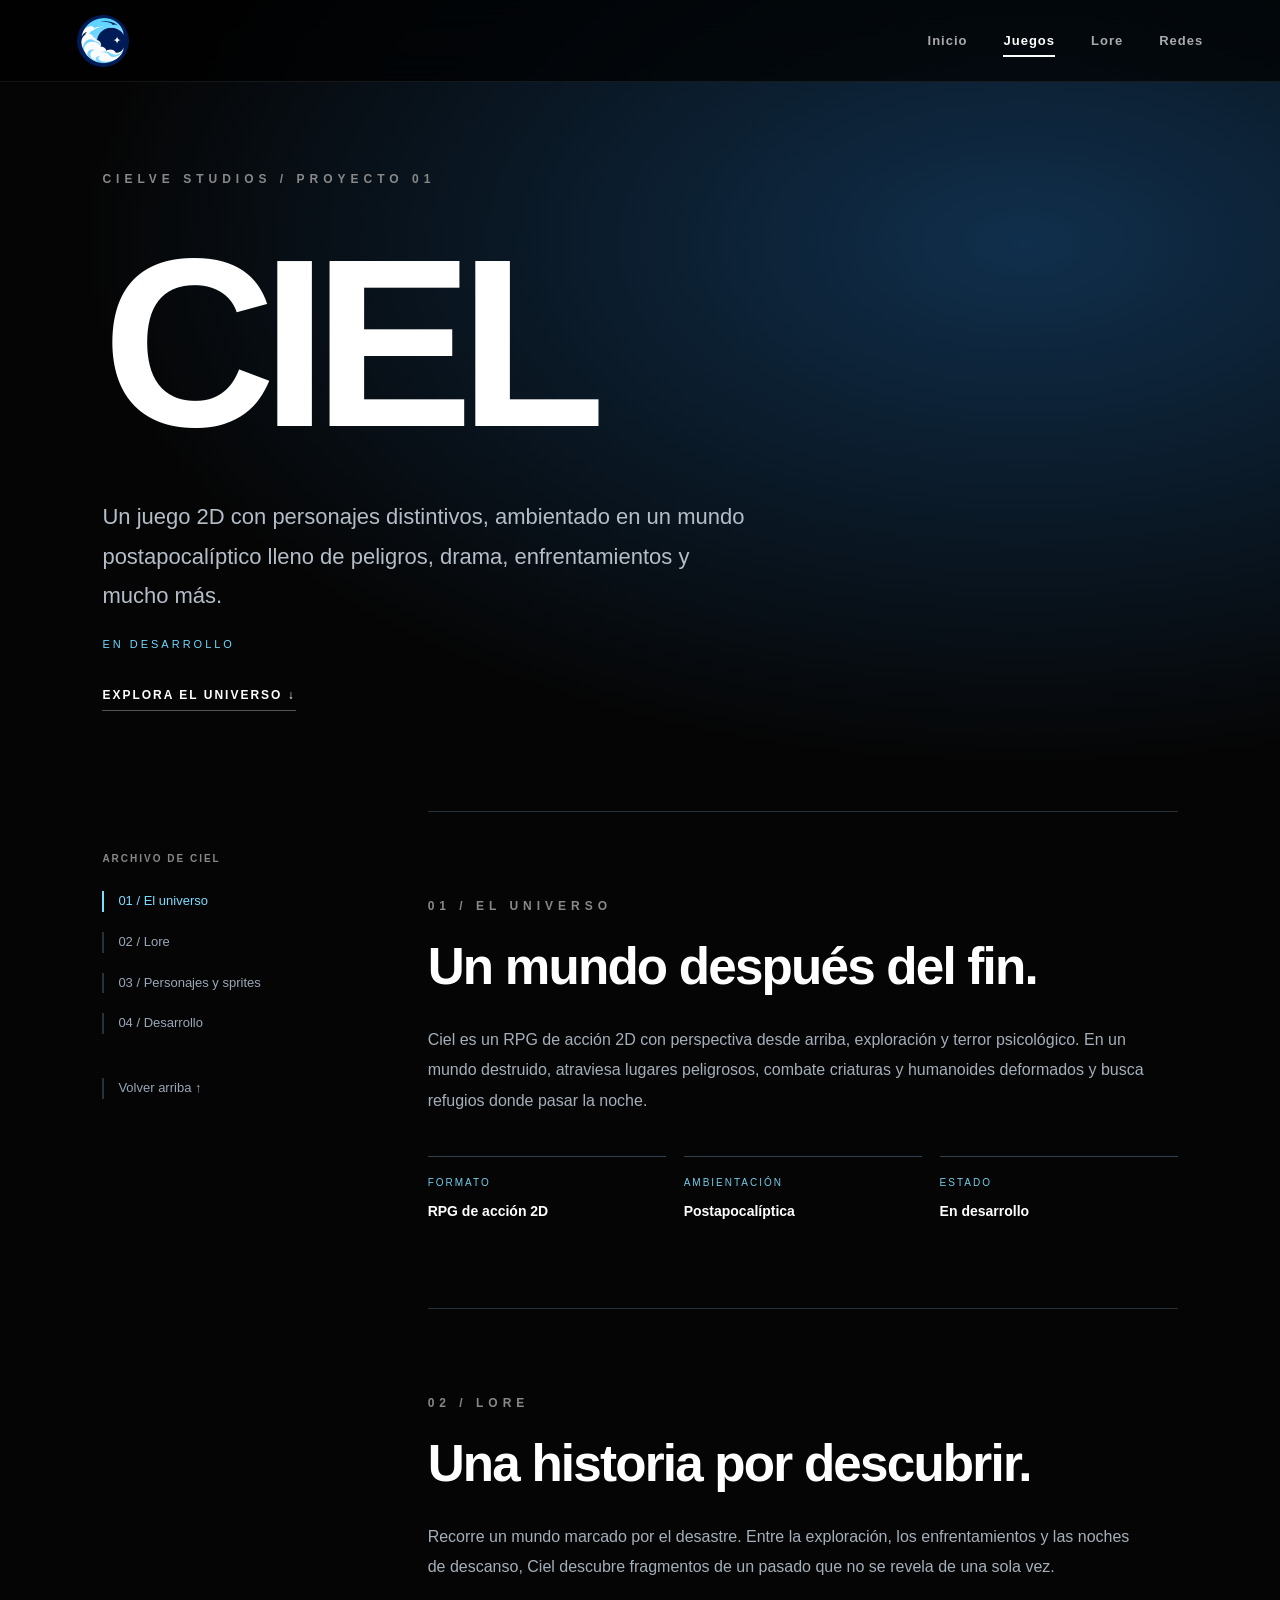
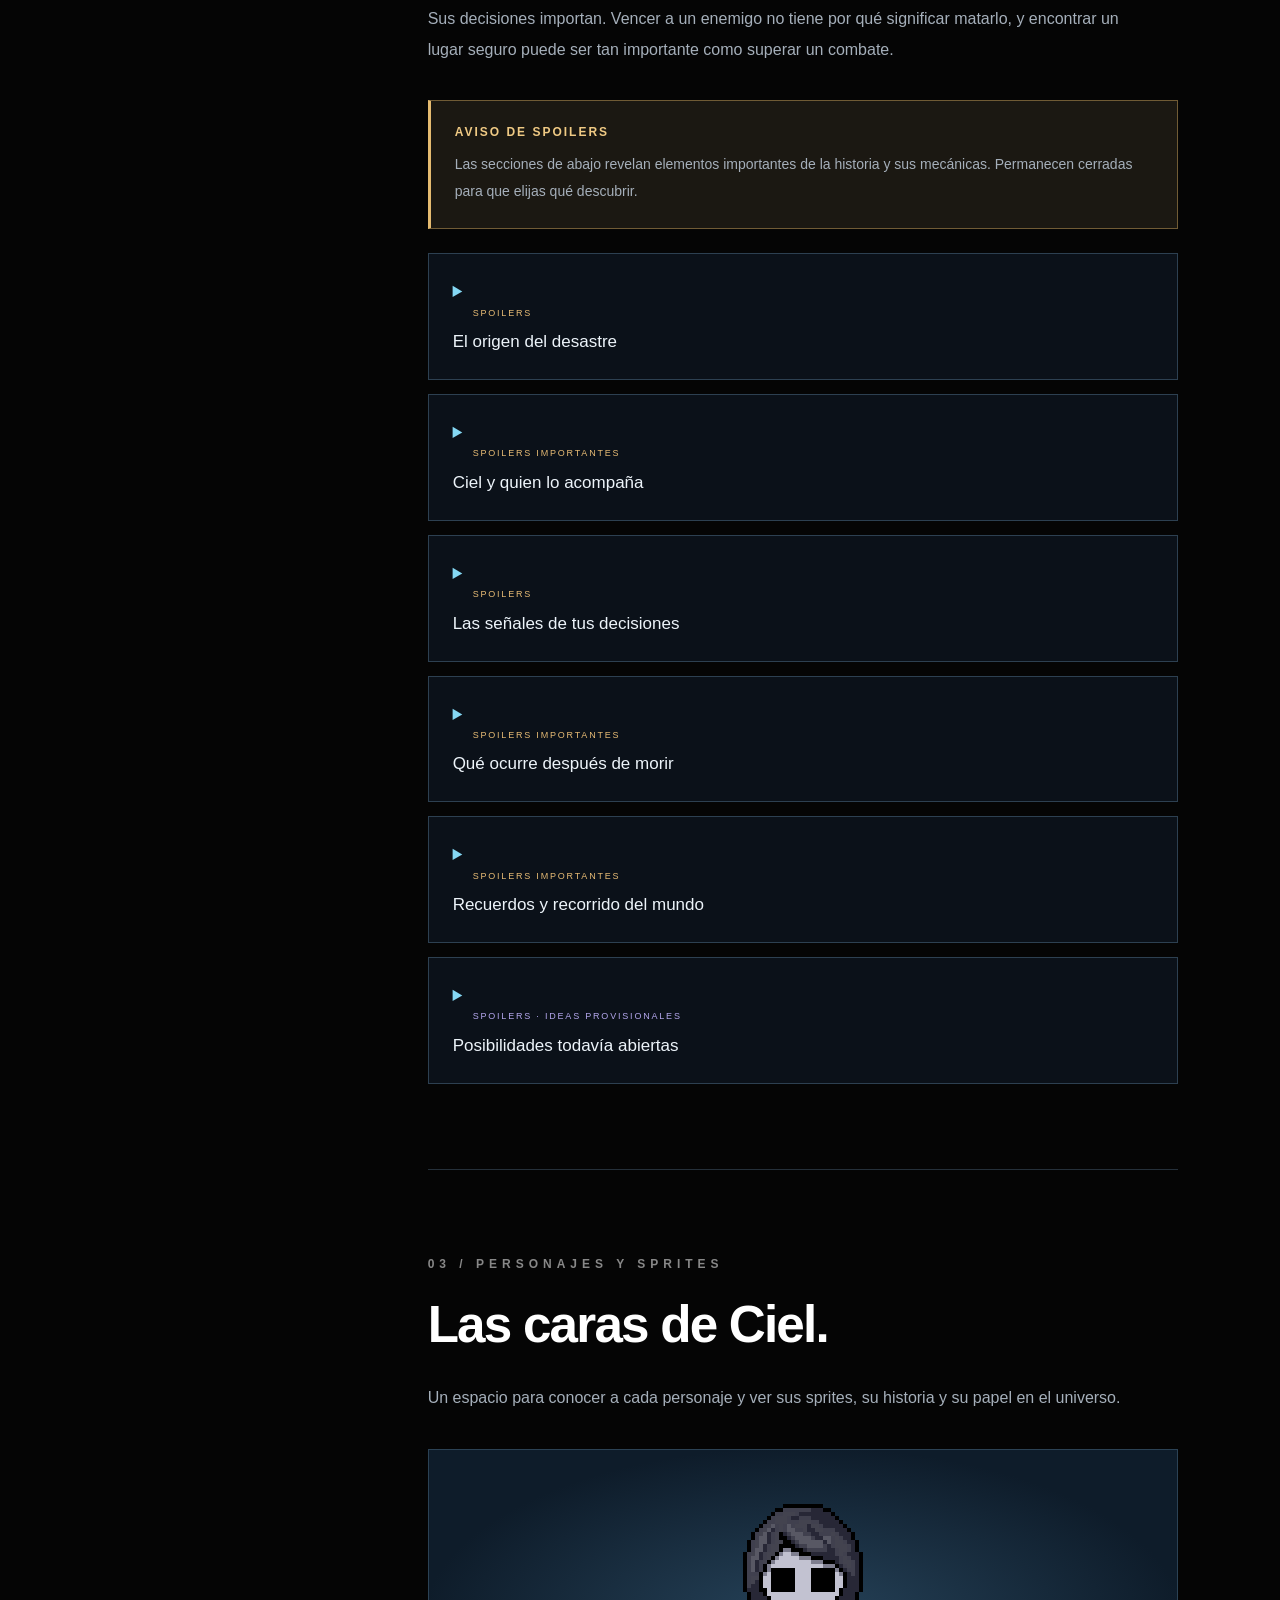
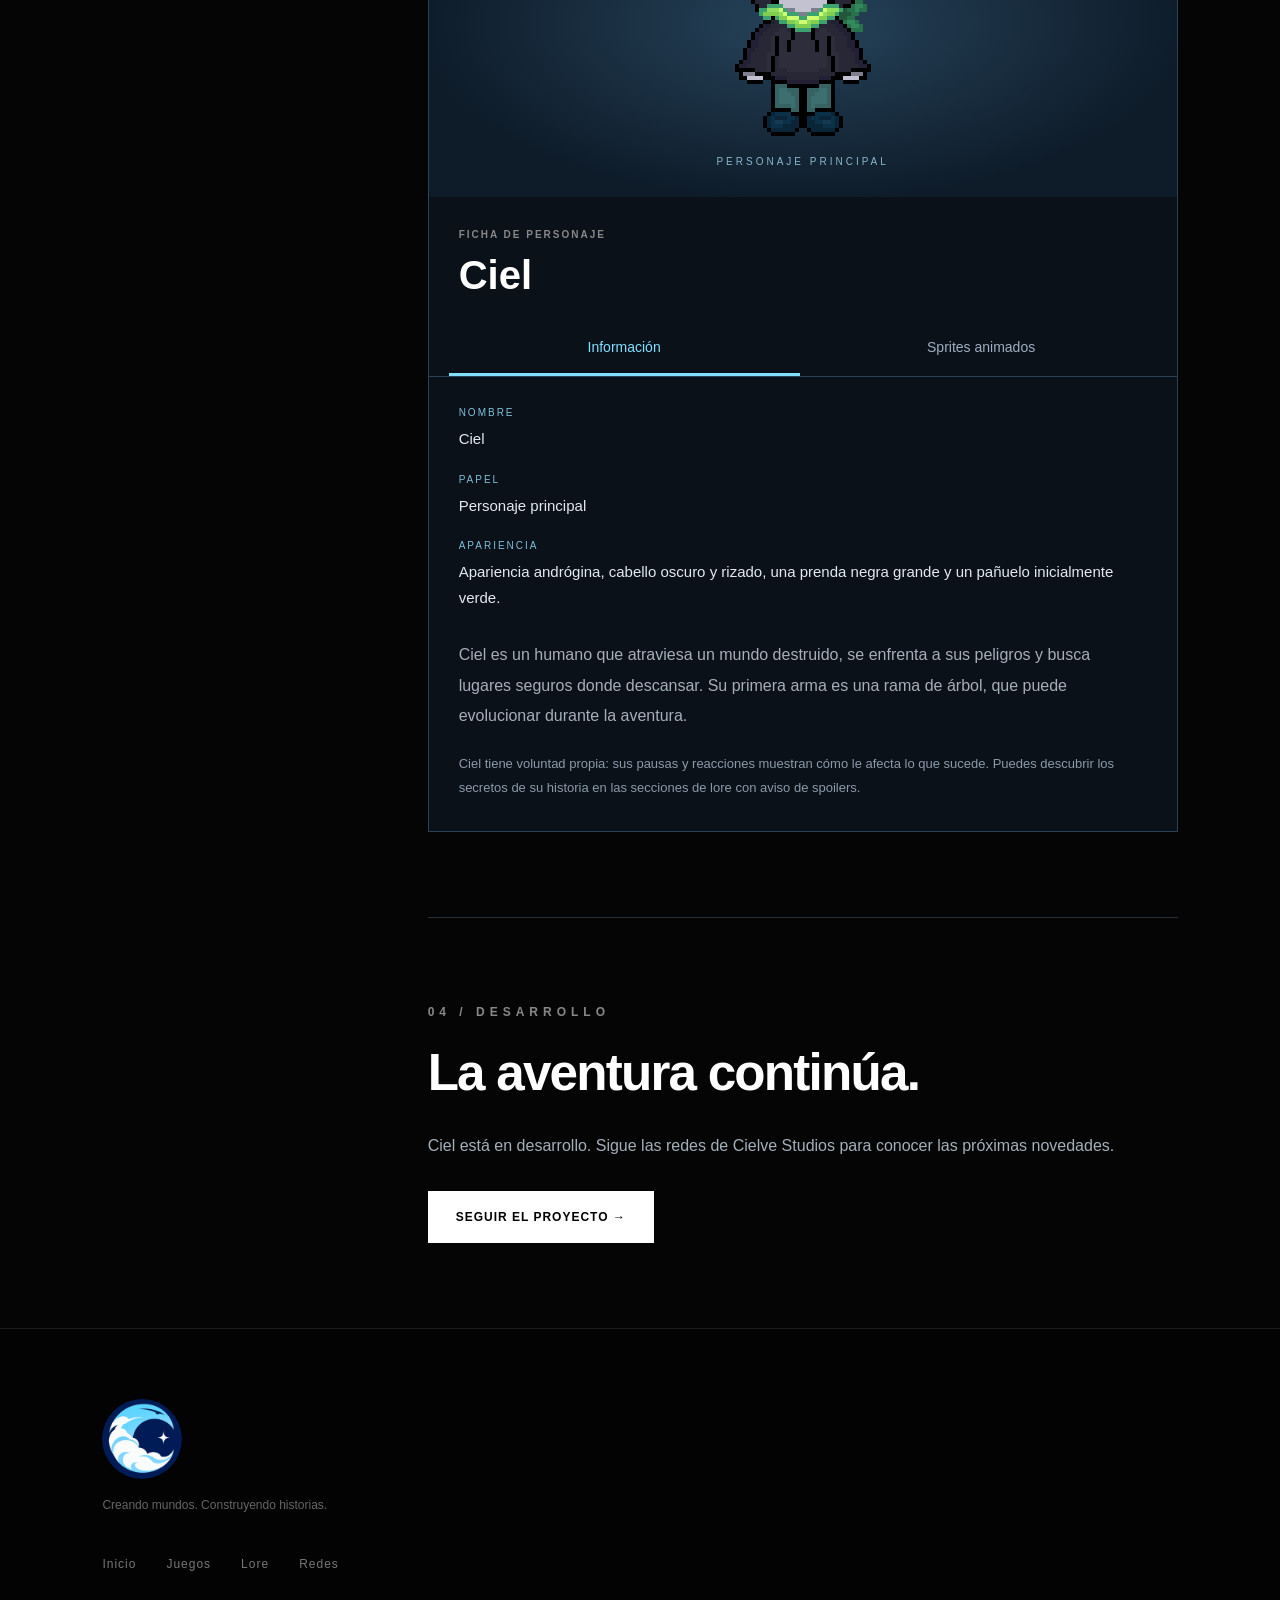
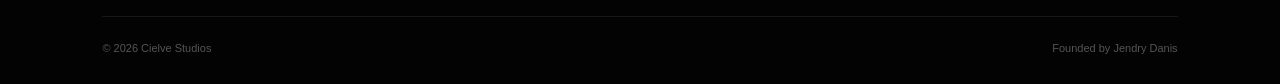
==== commit 6297f304: "Use neutral description for Ciel" ====
--- a/ciel.html
+++ b/ciel.html
@@ -101,7 +101,7 @@
                         </div>
                         <div id="panel-info" class="character-panel" role="tabpanel" aria-labelledby="tab-info" tabindex="0">
                             <dl class="character-facts"><div><dt>NOMBRE</dt><dd>Ciel</dd></div><div><dt>PAPEL</dt><dd>Personaje principal</dd></div><div><dt>APARIENCIA</dt><dd>Apariencia andrógina, cabello oscuro y rizado, una prenda negra grande y un pañuelo inicialmente verde.</dd></div></dl>
-                            <p>Ciel es un chico que atraviesa un mundo destruido, se enfrenta a sus peligros y busca lugares seguros donde descansar. Su primera arma es una rama de árbol, que puede evolucionar durante la aventura.</p>
+                            <p>Ciel es un humano que atraviesa un mundo destruido, se enfrenta a sus peligros y busca lugares seguros donde descansar. Su primera arma es una rama de árbol, que puede evolucionar durante la aventura.</p>
                             <p class="character-pending">Ciel tiene voluntad propia: sus pausas y reacciones muestran cómo le afecta lo que sucede. Puedes descubrir los secretos de su historia en las secciones de lore con aviso de spoilers.</p>
                         </div>
                         <div id="panel-sprites" class="character-panel" role="tabpanel" aria-labelledby="tab-sprites" tabindex="0" hidden>
